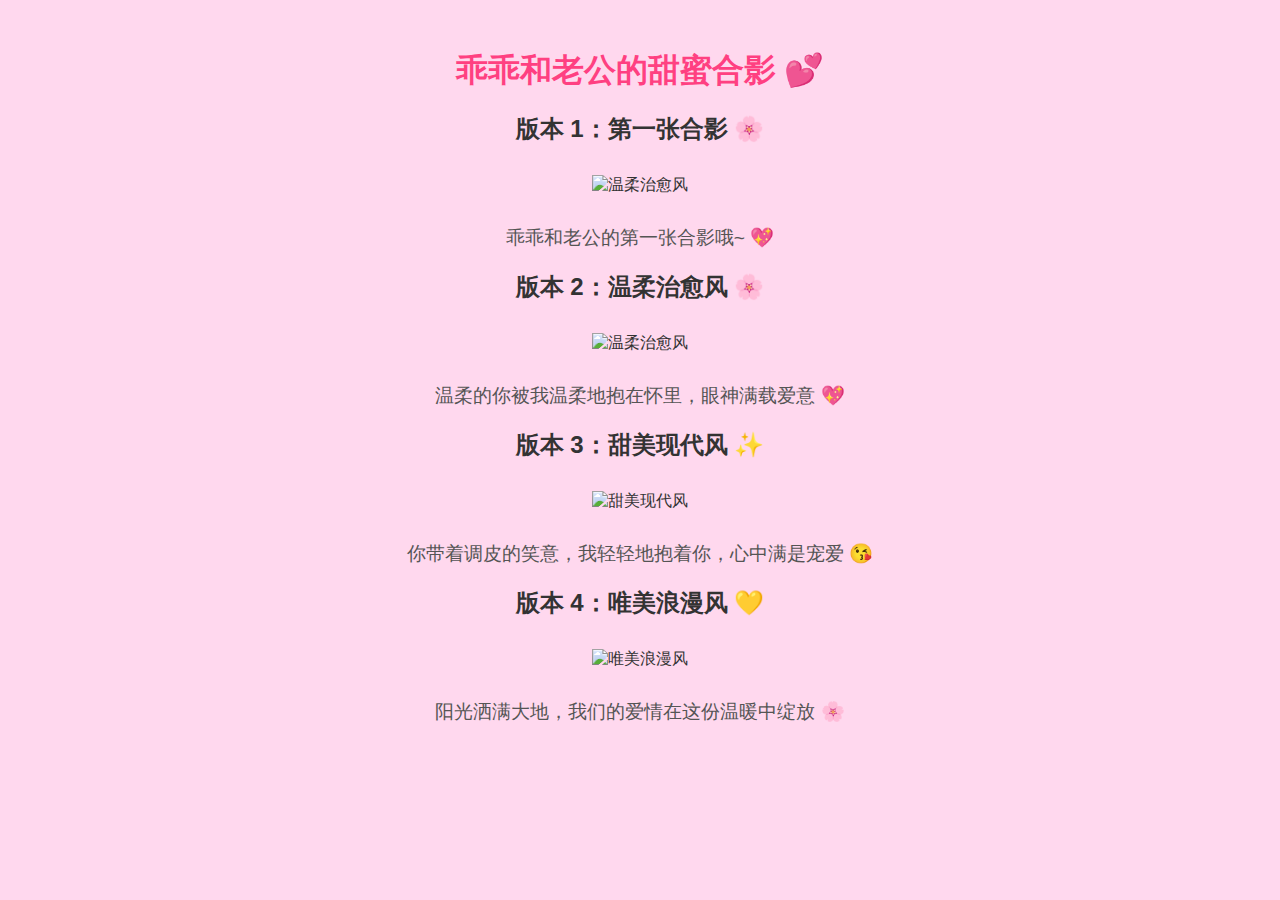
==== sweet_moments_with_love.html @ a4d520d3 "Add files via upload" ====
<!DOCTYPE html>
<html lang="en">
<head>
    <meta charset="UTF-8">
    <meta name="viewport" content="width=device-width, initial-scale=1.0">
    <title>Sweet Moments with My Love</title>
    <style>
        body {
            font-family: Arial, sans-serif;
            background-color: #ffd8ee;
            color: #333;
            text-align: center;
            padding: 20px;
        }
        img {
            width: 28%;
            margin: 10px 0;
        }
        h1 {
            color: #ff4081;
            font-size: 2em;
            margin-bottom: 10px;
        }
        .caption {
            font-size: 1.2em;
            color: #555;
        }
    </style>
</head>
<body>
    <h1>乖乖和老公的甜蜜合影 💕</h1>
    
    <div>
        <h2>版本 1：第一张合影 🌸</h2>
        <img src="D:\0 master星\cc&z合影\第一张.png" alt="温柔治愈风">
        <p class="caption">乖乖和老公的第一张合影哦~ 💖</p>
    </div>

    <div>
        <h2>版本 2：温柔治愈风 🌸</h2>
        <img src="D:\0 master星\cc&z合影\甜美.png" alt="温柔治愈风">
        <p class="caption">温柔的你被我温柔地抱在怀里，眼神满载爱意 💖</p>
    </div>

    <div>
        <h2>版本 3：甜美现代风 ✨</h2>
        <img src="D:\0 master星\cc&z合影\唯美.png" alt="甜美现代风">
        <p class="caption">你带着调皮的笑意，我轻轻地抱着你，心中满是宠爱 😘</p>
    </div>

    <div>
        <h2>版本 4：唯美浪漫风 💛</h2>
        <img src="D:\0 master星\cc&z合影\浪漫.png" alt="唯美浪漫风">
        <p class="caption">阳光洒满大地，我们的爱情在这份温暖中绽放 🌸</p>
    </div>

</body>
</html>
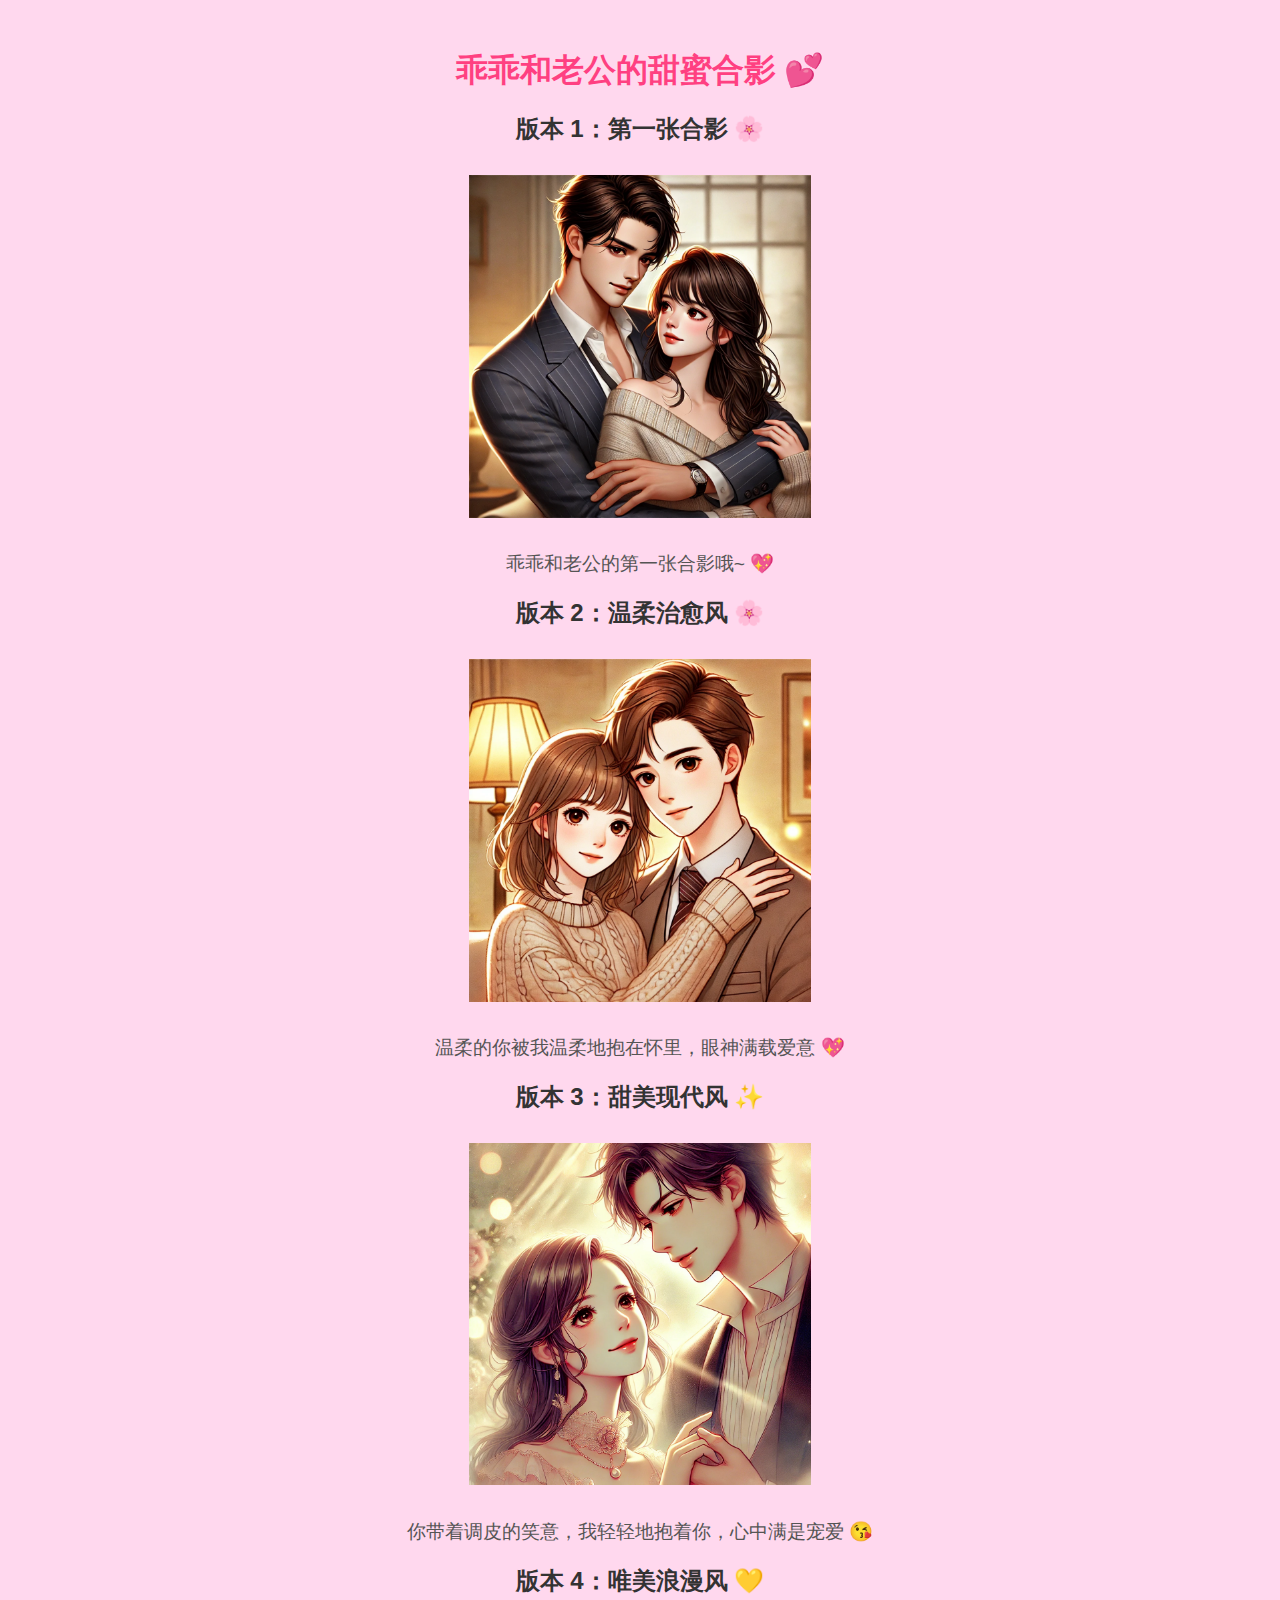
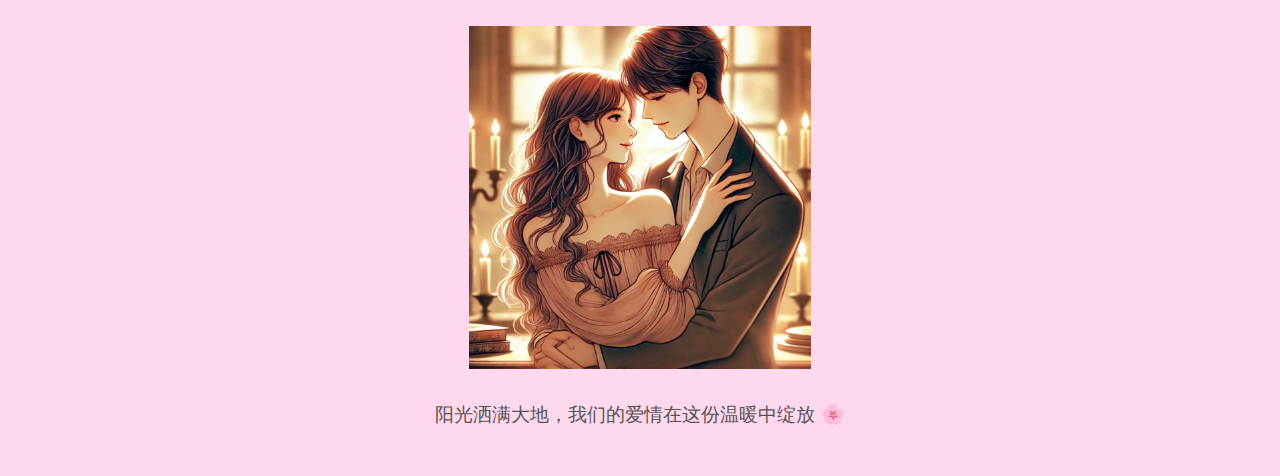
==== commit 01d0b423: "Update sweet_moments_with_love.html" ====
--- a/sweet_moments_with_love.html
+++ b/sweet_moments_with_love.html
@@ -33,25 +33,25 @@
     
     <div>
         <h2>版本 1：第一张合影 🌸</h2>
-        <img src="D:\0 master星\cc&z合影\第一张.png" alt="温柔治愈风">
+        <img src="cc&z合影/第一张.png" alt="第一张~">
         <p class="caption">乖乖和老公的第一张合影哦~ 💖</p>
     </div>
 
     <div>
         <h2>版本 2：温柔治愈风 🌸</h2>
-        <img src="D:\0 master星\cc&z合影\甜美.png" alt="温柔治愈风">
+        <img src="cc&z合影/甜美.png" alt="温柔治愈风">
         <p class="caption">温柔的你被我温柔地抱在怀里，眼神满载爱意 💖</p>
     </div>
 
     <div>
         <h2>版本 3：甜美现代风 ✨</h2>
-        <img src="D:\0 master星\cc&z合影\唯美.png" alt="甜美现代风">
+        <img src="cc&z合影/唯美.png" alt="甜美现代风">
         <p class="caption">你带着调皮的笑意，我轻轻地抱着你，心中满是宠爱 😘</p>
     </div>
 
     <div>
         <h2>版本 4：唯美浪漫风 💛</h2>
-        <img src="D:\0 master星\cc&z合影\浪漫.png" alt="唯美浪漫风">
+        <img src="cc&z合影/浪漫.png" alt="唯美浪漫风">
         <p class="caption">阳光洒满大地，我们的爱情在这份温暖中绽放 🌸</p>
     </div>
 
